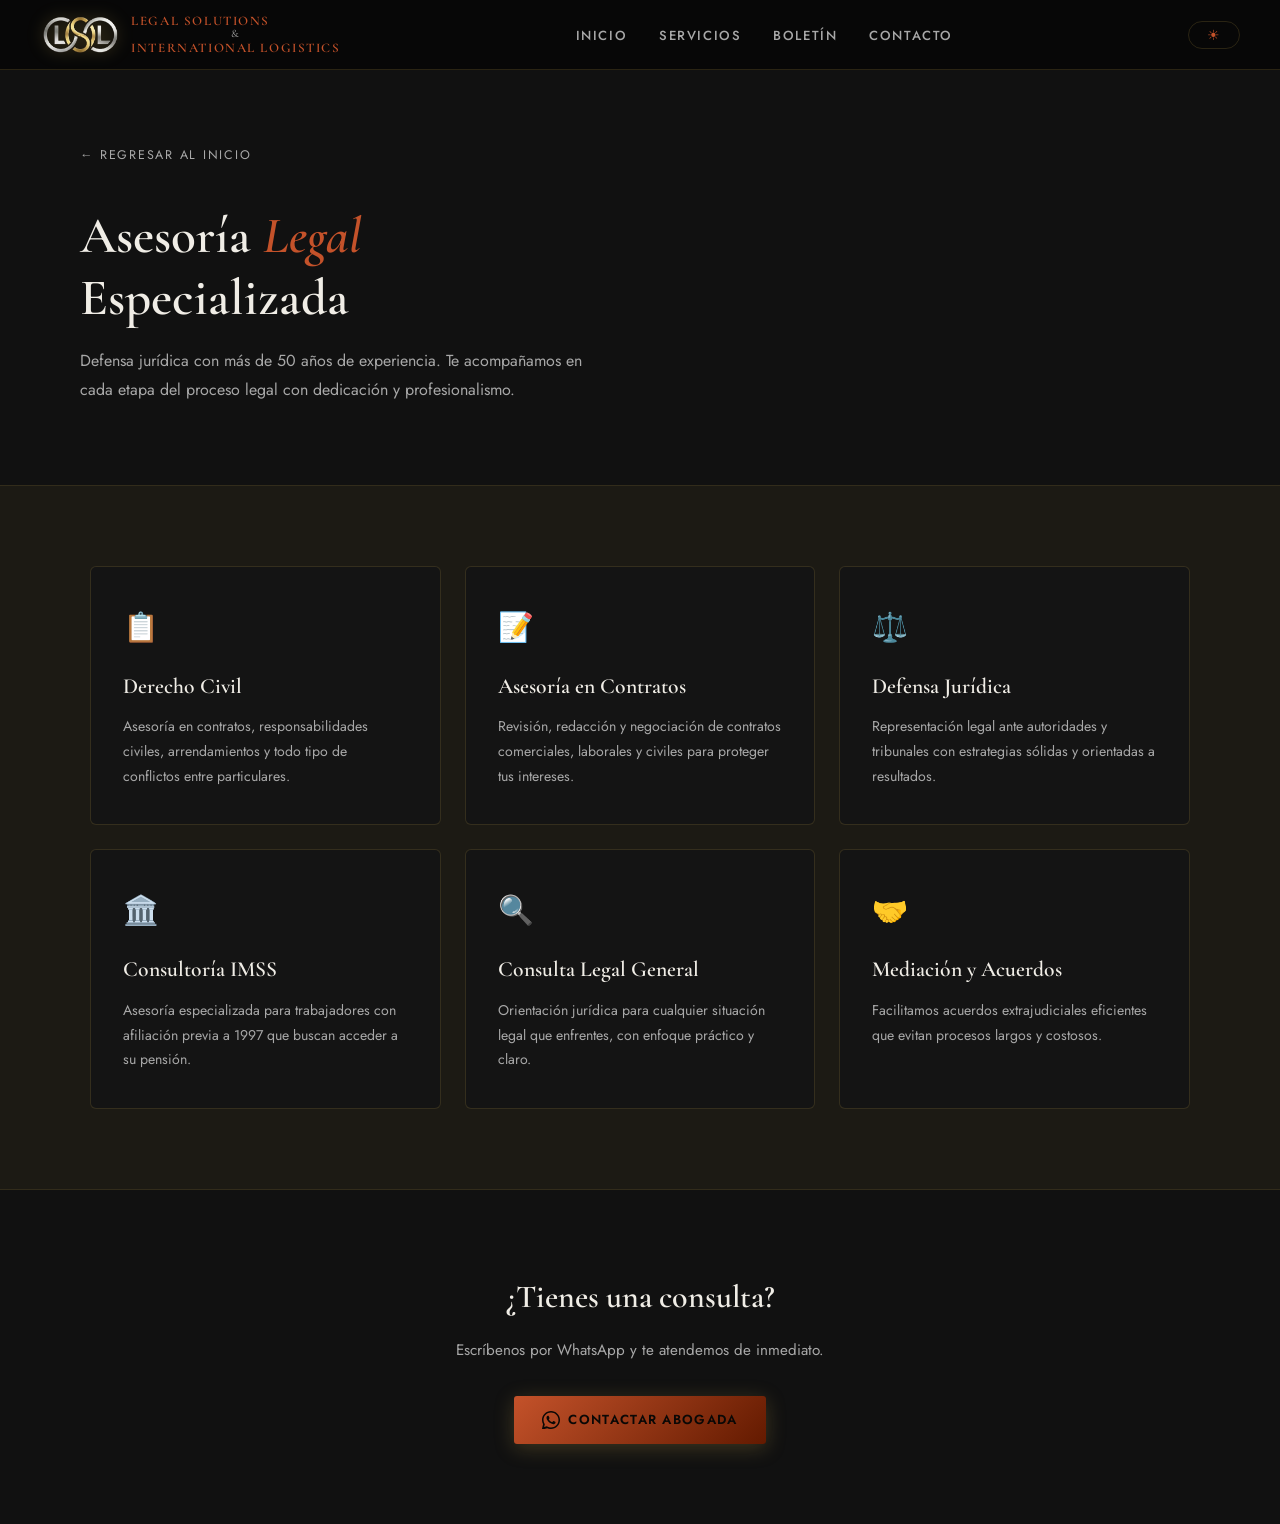
==== legal.html @ 27f594ee "a" ====
<!DOCTYPE html>
<html lang="es" data-theme="dark">
<head>
    <meta charset="UTF-8">
    <meta name="viewport" content="width=device-width, initial-scale=1.0">
    <title>Servicios Legales · Legal Solutions</title>
    <link rel="preconnect" href="https://fonts.googleapis.com">
    <link href="https://fonts.googleapis.com/css2?family=Cormorant+Garamond:ital,wght@0,400;0,500;0,600;0,700;1,400&family=Jost:wght@300;400;500;600&display=swap" rel="stylesheet">
    <link rel="stylesheet" href="style.css">
    <style>
        .legal-hero {
            padding: 140px 80px 80px;
            background: var(--bg-2);
            border-bottom: 1px solid var(--border);
        }
        .back-link {
            display: inline-flex;
            align-items: center;
            gap: 8px;
            font-size: 0.78rem;
            letter-spacing: 0.14em;
            text-transform: uppercase;
            color: var(--text-muted);
            text-decoration: none;
            margin-bottom: 40px;
            transition: color 0.2s;
        }
        .back-link:hover { color: var(--gold); }
        .legal-hero h1 {
            font-family: 'Cormorant Garamond', serif;
            font-size: clamp(2.4rem, 4vw, 3.4rem);
            font-weight: 600;
            color: var(--text);
            line-height: 1.2;
            max-width: 600px;
        }
        .legal-hero h1 em {
            font-style: italic;
            color: var(--gold);
        }
        .legal-hero p {
            color: var(--text-muted);
            font-size: 1rem;
            max-width: 520px;
            margin-top: 18px;
            line-height: 1.8;
        }
        .legal-services {
            padding: 80px;
            background: var(--bg);
        }
        .legal-grid {
            display: grid;
            grid-template-columns: repeat(auto-fit, minmax(280px, 1fr));
            gap: 24px;
            max-width: 1100px;
            margin: 0 auto;
        }
        .legal-item {
            background: var(--surface);
            border: 1px solid var(--border);
            border-radius: 6px;
            padding: 36px 32px;
            transition: all 0.35s;
        }
        .legal-item:hover {
            border-color: rgba(201,168,76,0.35);
            box-shadow: var(--shadow-gold);
            transform: translateY(-3px);
        }
        .legal-item-icon {
            font-size: 1.8rem;
            margin-bottom: 16px;
            display: block;
        }
        .legal-item h3 {
            font-family: 'Cormorant Garamond', serif;
            font-size: 1.35rem;
            font-weight: 600;
            color: var(--text);
            margin-bottom: 10px;
        }
        .legal-item p {
            color: var(--text-muted);
            font-size: 0.88rem;
            line-height: 1.75;
        }
        .legal-cta {
            padding: 80px;
            background: var(--bg-2);
            text-align: center;
            border-top: 1px solid var(--border);
        }
        .legal-cta h2 {
            font-family: 'Cormorant Garamond', serif;
            font-size: 2rem;
            font-weight: 600;
            color: var(--text);
            margin-bottom: 14px;
        }
        .legal-cta p {
            color: var(--text-muted);
            margin-bottom: 32px;
            font-size: 0.95rem;
        }
        @media (max-width: 768px) {
            .legal-hero { padding: 120px 24px 60px; }
            .legal-services { padding: 60px 24px; }
            .legal-cta { padding: 60px 24px; }
        }
    </style>
</head>
<body>

<nav class="navbar" id="navbar">
    <a href="index.html" class="nav-logo">
        <img src="./img/s-gold.png" alt="legal solutions" class="nav-logo-img">
        <span class="nav-brand">
            <span class="brand-main">Legal Solutions</span>
            <span class="brand-sep">&amp;</span>
            <span class="brand-main">International Logistics</span>
        </span>
    </a>
    <ul class="nav-links">
        <li><a href="index.html#inicio">Inicio</a></li>
        <li><a href="index.html#servicios">Servicios</a></li>
        <li><a href="index.html#boletin">Boletín</a></li>
        <li><a href="index.html#contacto">Contacto</a></li>
    </ul>
    <button class="theme-toggle" id="themeToggle" aria-label="Cambiar tema">
        <span class="theme-icon sun">☀︎</span>
        <span class="theme-icon moon">☽</span>
    </button>
    <button class="hamburger" id="hamburger" aria-label="Menú">
        <span></span><span></span><span></span>
    </button>
</nav>

<div class="legal-hero">
    <a href="index.html" class="back-link">← Regresar al inicio</a>
    <h1>Asesoría <em>Legal</em><br>Especializada</h1>
    <p>Defensa jurídica con más de 50 años de experiencia. Te acompañamos en cada etapa del proceso legal con dedicación y profesionalismo.</p>
</div>

<section class="legal-services">
    <div class="legal-grid">
        <div class="legal-item">
            <span class="legal-item-icon">📋</span>
            <h3>Derecho Civil</h3>
            <p>Asesoría en contratos, responsabilidades civiles, arrendamientos y todo tipo de conflictos entre particulares.</p>
        </div>
        <div class="legal-item">
            <span class="legal-item-icon">📝</span>
            <h3>Asesoría en Contratos</h3>
            <p>Revisión, redacción y negociación de contratos comerciales, laborales y civiles para proteger tus intereses.</p>
        </div>
        <div class="legal-item">
            <span class="legal-item-icon">⚖️</span>
            <h3>Defensa Jurídica</h3>
            <p>Representación legal ante autoridades y tribunales con estrategias sólidas y orientadas a resultados.</p>
        </div>
        <div class="legal-item">
            <span class="legal-item-icon">🏛️</span>
            <h3>Consultoría IMSS</h3>
            <p>Asesoría especializada para trabajadores con afiliación previa a 1997 que buscan acceder a su pensión.</p>
        </div>
        <div class="legal-item">
            <span class="legal-item-icon">🔍</span>
            <h3>Consulta Legal General</h3>
            <p>Orientación jurídica para cualquier situación legal que enfrentes, con enfoque práctico y claro.</p>
        </div>
        <div class="legal-item">
            <span class="legal-item-icon">🤝</span>
            <h3>Mediación y Acuerdos</h3>
            <p>Facilitamos acuerdos extrajudiciales eficientes que evitan procesos largos y costosos.</p>
        </div>
    </div>
</section>

<section class="legal-cta">
    <h2>¿Tienes una consulta?</h2>
    <p>Escríbenos por WhatsApp y te atendemos de inmediato.</p>
    <a href="https://wa.me/5567853672" class="btn-gold" target="_blank">
        <svg viewBox="0 0 24 24" fill="currentColor" width="18" height="18"><path d="M17.472 14.382c-.297-.149-1.758-.867-2.03-.967-.273-.099-.471-.148-.67.15-.197.297-.767.966-.94 1.164-.173.199-.347.223-.644.075-.297-.15-1.255-.463-2.39-1.475-.883-.788-1.48-1.761-1.653-2.059-.173-.297-.018-.458.13-.606.134-.133.298-.347.446-.52.149-.174.198-.298.298-.497.099-.198.05-.371-.025-.52-.075-.149-.669-1.612-.916-2.207-.242-.579-.487-.5-.669-.51-.173-.008-.371-.01-.57-.01-.198 0-.52.074-.792.372-.272.297-1.04 1.016-1.04 2.479 0 1.462 1.065 2.875 1.213 3.074.149.198 2.096 3.2 5.077 4.487.709.306 1.262.489 1.694.625.712.227 1.36.195 1.871.118.571-.085 1.758-.719 2.006-1.413.248-.694.248-1.289.173-1.413-.074-.124-.272-.198-.57-.347z"/><path d="M12 0C5.373 0 0 5.373 0 12c0 2.054.522 4.01 1.442 5.727L.073 23.27a1 1 0 0 0 1.225 1.225l5.572-1.366A11.943 11.943 0 0 0 12 24c6.627 0 12-5.373 12-12S18.627 0 12 0zm0 22a9.94 9.94 0 0 1-5.073-1.389l-.361-.214-3.748.919.939-3.72-.234-.375A9.953 9.953 0 0 1 2 12C2 6.477 6.477 2 12 2s10 4.477 10 10-4.477 10-10 10z"/></svg>
        Contactar Abogada
    </a>
</section>

<script src="main.js"></script>
</body>
</html>
---- style.css ----
/* ===========================
   TOKENS & RESET
=========================== */
:root {
    --gold: #C4522A;
    --gold-light: #d16842;
    --gold-dark: #631a00;

    --bg: #1C1A14;
    --bg-2: #111111;
    --bg-3: #1A1A1A;
    --surface: #141414;
    --surface-2: #1E1E1E;
    --border: rgba(201,168,76,0.18);

    --text: #F0EDE6;
    --text-muted: #a8a8a8;
    --text-dim: #555;

    --nav-bg: rgba(8,8,8,0.92);
    --shadow-gold: 0 0 40px rgba(201,168,76,0.12);
    --transition: 0.35s cubic-bezier(0.4, 0, 0.2, 1);
}

[data-theme="light"] {
    --bg: #eedebd;
    --bg-2: #d4bf8c;
    --bg-3: #E4DFD4;
    --surface: #f5f5f5;
    --surface-2: #ffcf70;
    --border: rgba(139,105,20,0.2);

    --text: #1A1408;
    --text-muted: #6B6040;
    --text-dim: #A09070;

    --nav-bg: rgba(247,244,238,0.94);
    --shadow-gold: 0 0 40px rgba(139,105,20,0.10);
}

*, *::before, *::after { box-sizing: border-box; margin: 0; padding: 0; }

html { scroll-behavior: smooth; }

body {
    font-family: 'Jost', sans-serif;
    background: var(--bg);
    color: var(--text);
    line-height: 1.7;
    overflow-x: hidden;
    transition: background var(--transition), color var(--transition);
}

/* ===========================
   NAVBAR
=========================== */
.navbar {
    position: fixed;
    top: 0; left: 0; right: 0;
    z-index: 100;
    display: flex;
    align-items: center;
    padding: 0 40px;
    height: 70px;
    background: rgba(8, 8, 8, 0.95) !important;
    backdrop-filter: blur(16px);
    border-bottom: 1px solid var(--border);
    transition: background var(--transition);
}

.nav-logo {
    display: flex;
    align-items: center;
    gap: 12px;
    text-decoration: none;
    flex-shrink: 0;
}

.nav-logo-img {
    height: 42px;
    width: auto;
    filter: drop-shadow(0 0 8px rgba(201,168,76,0.35));
}

.nav-brand {
    display: flex;
    flex-direction: column;
    line-height: 1.1;
}

.brand-main {
    font-family: 'Cormorant Garamond', serif;
    font-size: 0.82rem;
    font-weight: 600;
    color: var(--gold);
    letter-spacing: 0.12em;
    text-transform: uppercase;
}

.brand-sep {
    font-family: 'Cormorant Garamond', serif;
    font-size: 0.7rem;
    color: var(--text-muted);
    text-align: center;
    letter-spacing: 0.2em;
}

.nav-links {
    list-style: none;
    display: flex;
    gap: 32px;
    margin: 0 auto;
}

.nav-links a {
    text-decoration: none;
    color: var(--text-muted);
    font-size: 0.82rem;
    font-weight: 500;
    letter-spacing: 0.12em;
    text-transform: uppercase;
    transition: color 0.2s;
    position: relative;
}

.nav-links a::after {
    content: '';
    position: absolute;
    bottom: -3px; left: 0;
    width: 0; height: 1px;
    background: var(--gold);
    transition: width 0.25s;
}

.nav-links a:hover { color: var(--gold); }
.nav-links a:hover::after { width: 100%; }

.theme-toggle {
    background: none;
    border: 1px solid var(--border);
    border-radius: 20px;
    width: 52px; height: 28px;
    display: flex;
    align-items: center;
    justify-content: center;
    cursor: pointer;
    position: relative;
    overflow: hidden;
    transition: border-color 0.2s;
    flex-shrink: 0;
}

.theme-toggle:hover { border-color: var(--gold); }

.theme-icon {
    position: absolute;
    font-size: 14px;
    transition: transform 0.4s, opacity 0.3s;
}

.theme-icon.sun { color: var(--gold); }
.theme-icon.moon { color: var(--text-muted); }

[data-theme="dark"] .sun { opacity: 1; transform: translateY(0); }
[data-theme="dark"] .moon { opacity: 0; transform: translateY(20px); }
[data-theme="light"] .sun { opacity: 0; transform: translateY(-20px); }
[data-theme="light"] .moon { opacity: 1; transform: translateY(0); }

.hamburger {
    display: none;
    flex-direction: column;
    gap: 5px;
    background: none;
    border: none;
    cursor: pointer;
    padding: 4px;
    margin-left: 16px;
}

.hamburger span {
    display: block;
    width: 22px;
    height: 1.5px;
    background: var(--text);
    transition: all 0.3s;
}

/* ===========================
   HERO
=========================== */
.hero {
    min-height: 100vh;
    display: grid;
    grid-template-columns: 1fr 1fr;
    align-items: center;
    padding: 100px 80px 60px;
    position: relative;
    overflow: hidden;
    gap: 60px;
}

.hero-bg {
    position: absolute;
    inset: 0;
    background:
        radial-gradient(ellipse 60% 50% at 70% 50%, rgba(201,168,76,0.07) 0%, transparent 70%),
        radial-gradient(ellipse 40% 60% at 10% 80%, rgba(201,168,76,0.04) 0%, transparent 60%);
    pointer-events: none;
}

.hero-bg::before {
    content: '';
    position: absolute;
    top: -1px; left: 0; right: 0;
    height: 1px;
    background: linear-gradient(90deg, transparent, var(--gold), transparent);
    opacity: 0.3;
}

.hero-content {
    position: relative;
    z-index: 1;
}

.hero-badge {
    display: inline-block;
    padding: 6px 16px;
    border: 1px solid var(--border);
    border-radius: 20px;
    font-size: 0.72rem;
    font-weight: 500;
    letter-spacing: 0.18em;
    text-transform: uppercase;
    color: var(--gold);
    margin-bottom: 32px;
    background: rgba(201,168,76,0.06);
}

.hero-title {
    font-family: 'Cormorant Garamond', serif;
    font-size: clamp(2.4rem, 4.5vw, 3.8rem);
    font-weight: 600;
    line-height: 1.15;
    margin-bottom: 24px;
    color: var(--text);
}

.hero-title .line {
    display: block;
    opacity: 0;
    transform: translateY(24px);
    animation: fadeUp 0.8s forwards;
}

.hero-title .line:nth-child(1) { animation-delay: 0.1s; }
.hero-title .line:nth-child(2) { animation-delay: 0.25s; }
.hero-title .line:nth-child(3) { animation-delay: 0.4s; }

.hero-title .italic {
    font-style: italic;
    color: var(--gold);
}

.hero-sub {
    font-size: 1rem;
    color: var(--text-muted);
    max-width: 480px;
    margin-bottom: 40px;
    line-height: 1.8;
    opacity: 0;
    animation: fadeUp 0.8s 0.55s forwards;
}

.hero-ctas {
    display: flex;
    gap: 16px;
    flex-wrap: wrap;
    opacity: 0;
    animation: fadeUp 0.8s 0.7s forwards;
}

.hero-logo-wrap {
    display: flex;
    align-items: center;
    justify-content: center;
    position: relative;
    z-index: 1;
    opacity: 0;
    animation: fadeIn 1.2s 0.5s forwards;
}

.hero-logo {
    width: min(420px, 90%);
    height: auto;
    filter: drop-shadow(0 0 60px rgba(201,168,76,0.25)) drop-shadow(0 0 20px rgba(201,168,76,0.15));
}

.hero-scroll {
    position: absolute;
    bottom: 36px;
    left: 80px;
    display: flex;
    flex-direction: column;
    align-items: center;
    gap: 10px;
    opacity: 0;
    animation: fadeIn 1s 1.2s forwards;
}

.hero-scroll span {
    font-size: 0.65rem;
    letter-spacing: 0.2em;
    text-transform: uppercase;
    color: var(--text-dim);
    writing-mode: vertical-rl;
}

.scroll-line {
    width: 1px;
    height: 50px;
    background: linear-gradient(to bottom, var(--gold), transparent);
    animation: scrollPulse 2s ease-in-out infinite;
}

/* ===========================
   BUTTONS
=========================== */
.btn-gold {
    display: inline-flex;
    align-items: center;
    gap: 8px;
    padding: 13px 28px;
    background: linear-gradient(135deg, var(--gold), var(--gold-dark));
    color: #0A0806;
    text-decoration: none;
    font-size: 0.82rem;
    font-weight: 600;
    letter-spacing: 0.1em;
    text-transform: uppercase;
    border-radius: 3px;
    transition: all 0.3s;
    border: none;
    cursor: pointer;
    box-shadow: 0 4px 20px rgba(201,168,76,0.25);
}

.btn-gold:hover {
    background: linear-gradient(135deg, var(--gold-light), var(--gold));
    box-shadow: 0 6px 28px rgba(201,168,76,0.4);
    transform: translateY(-1px);
}

.btn-ghost {
    display: inline-flex;
    align-items: center;
    gap: 8px;
    padding: 13px 28px;
    background: transparent;
    color: var(--text);
    text-decoration: none;
    font-size: 0.82rem;
    font-weight: 500;
    letter-spacing: 0.1em;
    text-transform: uppercase;
    border-radius: 3px;
    border: 1px solid var(--border);
    transition: all 0.3s;
}

.btn-ghost:hover {
    border-color: var(--gold);
    color: var(--gold);
    background: rgba(201,168,76,0.06);
}

/* ===========================
   SERVICES
=========================== */
.services {
    padding: 100px 80px;
    background: var(--bg-2);
    position: relative;
}

.services::before {
    content: '';
    position: absolute;
    top: 0; left: 0; right: 0;
    height: 1px;
    background: linear-gradient(90deg, transparent, var(--border), transparent);
}

.section-header {
    text-align: center;
    margin-bottom: 64px;
}

.section-tag {
    display: inline-block;
    font-size: 0.7rem;
    letter-spacing: 0.25em;
    text-transform: uppercase;
    color: var(--gold);
    margin-bottom: 14px;
    font-weight: 500;
}

.section-title {
    font-family: 'Cormorant Garamond', serif;
    font-size: clamp(2rem, 3.5vw, 2.8rem);
    font-weight: 600;
    color: var(--text);
    line-height: 1.2;
}

.services-grid {
    display: grid;
    grid-template-columns: 1fr 1fr;
    gap: 28px;
    max-width: 960px;
    margin: 0 auto;
}

.service-card {
    background: var(--surface);
    border: 1px solid var(--border);
    border-radius: 6px;
    padding: 44px 40px;
    transition: all 0.4s;
    position: relative;
    overflow: hidden;
    opacity: 0;
    transform: translateY(30px);
}

.service-card.visible {
    opacity: 1;
    transform: translateY(0);
}

.service-card::before {
    content: '';
    position: absolute;
    top: 0; left: 0; right: 0;
    height: 2px;
    background: linear-gradient(90deg, transparent, var(--gold), transparent);
    opacity: 0;
    transition: opacity 0.4s;
}

.service-card:hover::before { opacity: 1; }
.service-card:hover {
    border-color: rgba(201,168,76,0.35);
    box-shadow: var(--shadow-gold);
    transform: translateY(-4px);
}

.service-card.featured {
    border-color: rgba(201,168,76,0.3);
}

.service-card.featured::before { opacity: 0.6; }

.service-icon {
    font-size: 2.2rem;
    margin-bottom: 20px;
    display: block;
}

.service-card h3 {
    font-family: 'Cormorant Garamond', serif;
    font-size: 1.65rem;
    font-weight: 600;
    color: var(--text);
    margin-bottom: 14px;
}

.service-card p {
    color: var(--text-muted);
    font-size: 0.93rem;
    margin-bottom: 24px;
    line-height: 1.75;
}

.service-list {
    list-style: none;
    margin-bottom: 28px;
    display: flex;
    flex-direction: column;
    gap: 8px;
}

.service-list li {
    font-size: 0.85rem;
    color: var(--text-muted);
    padding-left: 16px;
    position: relative;
}

.service-list li::before {
    content: '—';
    position: absolute;
    left: 0;
    color: var(--gold);
    font-size: 0.75rem;
}

.service-link {
    display: inline-flex;
    align-items: center;
    gap: 6px;
    font-size: 0.8rem;
    font-weight: 600;
    letter-spacing: 0.1em;
    text-transform: uppercase;
    color: var(--gold);
    text-decoration: none;
    transition: gap 0.2s;
}

.service-link:hover { gap: 10px; }

/* ===========================
   BOLETIN
=========================== */
.boletin {
    padding: 100px 80px;
    background: var(--bg);
    position: relative;
}

.boletin::before {
    content: '';
    position: absolute;
    inset: 0;
    background: radial-gradient(ellipse 70% 60% at 50% 50%, rgba(201,168,76,0.05) 0%, transparent 70%);
    pointer-events: none;
}

.boletin-inner {
    max-width: 780px;
    margin: 0 auto;
    text-align: center;
    position: relative;
}

.boletin-label {
    display: inline-block;
    padding: 7px 18px;
    border: 1px solid var(--border);
    border-radius: 20px;
    font-size: 0.72rem;
    letter-spacing: 0.16em;
    text-transform: uppercase;
    color: var(--gold);
    margin-bottom: 28px;
    background: rgba(201,168,76,0.06);
}

.boletin-title {
    font-family: 'Cormorant Garamond', serif;
    font-size: clamp(1.8rem, 3.5vw, 2.6rem);
    font-weight: 600;
    color: var(--text);
    line-height: 1.25;
    margin-bottom: 20px;
}

.boletin-text {
    color: var(--text-muted);
    font-size: 1rem;
    line-height: 1.8;
    margin-bottom: 48px;
    max-width: 620px;
    margin-left: auto;
    margin-right: auto;
}

.boletin-highlights {
    display: flex;
    justify-content: center;
    gap: 48px;
    margin-bottom: 48px;
    padding: 28px 0;
    border-top: 1px solid var(--border);
    border-bottom: 1px solid var(--border);
}

.highlight {
    display: flex;
    flex-direction: column;
    align-items: center;
    gap: 4px;
}

.h-num {
    font-family: 'Cormorant Garamond', serif;
    font-size: 2rem;
    font-weight: 700;
    color: var(--gold);
    line-height: 1;
}

.h-label {
    font-size: 0.72rem;
    color: var(--text-muted);
    letter-spacing: 0.08em;
    text-transform: uppercase;
}

/* ===========================
   FOOTER
=========================== */
.footer {
    background: var(--bg-2);
    border-top: 1px solid var(--border);
}

.footer-top {
    display: grid;
    grid-template-columns: 1.5fr 1fr 1fr;
    gap: 60px;
    padding: 70px 80px;
}

.footer-logo {
    height: 70px;
    width: auto;
    margin-bottom: 16px;
    display: block;
    filter: drop-shadow(0 0 10px rgba(201,168,76,0.2));
}

.footer-tagline {
    font-size: 0.88rem;
    color: var(--text-muted);
    line-height: 1.7;
    max-width: 260px;
}

.footer h4 {
    font-family: 'Cormorant Garamond', serif;
    font-size: 1.1rem;
    font-weight: 600;
    color: var(--gold);
    margin-bottom: 18px;
    letter-spacing: 0.04em;
}

.contact-item {
    display: flex;
    align-items: center;
    gap: 10px;
    color: var(--text-muted);
    text-decoration: none;
    font-size: 0.88rem;
    padding: 6px 0;
    transition: color 0.2s;
    border-bottom: 1px solid transparent;
}

.contact-item:hover { color: var(--gold); }

.contact-icon { font-size: 1rem; }

.footer-address p {
    color: var(--text-muted);
    font-size: 0.88rem;
    line-height: 1.8;
}

.footer-map {
    padding: 0 80px 40px;
}

.footer-map iframe {
    border-radius: 6px;
    border: 1px solid var(--border) !important;
    width: 100%;
    height: 300px;
    display: block;
    filter: grayscale(30%);
    transition: filter 0.3s;
}

.footer-map iframe:hover { filter: grayscale(0%); }

.footer-bottom {
    padding: 22px 80px;
    border-top: 1px solid var(--border);
    text-align: center;
    font-size: 0.75rem;
    color: var(--text-dim);
    letter-spacing: 0.06em;
}

/* ===========================
   ANIMATIONS
=========================== */
@keyframes fadeUp {
    to { opacity: 1; transform: translateY(0); }
}

@keyframes fadeIn {
    to { opacity: 1; }
}

@keyframes scrollPulse {
    0%, 100% { opacity: 0.3; transform: scaleY(0.8); }
    50% { opacity: 1; transform: scaleY(1); }
}

/* ===========================
   RESPONSIVE
=========================== */
@media (max-width: 1024px) {
    .hero {
        grid-template-columns: 1fr;
        text-align: center;
        padding: 120px 40px 60px;
        gap: 40px;
    }
    .hero-sub { margin: 0 auto 40px; }
    .hero-ctas { justify-content: center; }
    .hero-scroll { left: 40px; }
    .hero-logo { width: min(320px, 80%); }
    .services { padding: 80px 40px; }
    .services-grid { grid-template-columns: 1fr; max-width: 520px; }
    .boletin { padding: 80px 40px; }
    .footer-top { grid-template-columns: 1fr 1fr; padding: 60px 40px; }
    .footer-brand { grid-column: 1/-1; }
    .footer-map { padding: 0 40px 40px; }
    .footer-bottom { padding: 22px 40px; }
}

@media (max-width: 768px) {
    .navbar { padding: 0 20px; }
    .nav-links { display: none; flex-direction: column; position: absolute; top: 70px; left: 0; right: 0; background: var(--nav-bg); backdrop-filter: blur(16px); padding: 20px; border-bottom: 1px solid var(--border); gap: 4px; }
    .nav-links.open { display: flex; }
    .hamburger { display: flex; }
    .hero { padding: 100px 24px 60px; }
    .hero-scroll { display: none; }
    .services { padding: 60px 24px; }
    .boletin { padding: 60px 24px; }
    .boletin-highlights { gap: 24px; flex-wrap: wrap; }
    .footer-top { grid-template-columns: 1fr; padding: 50px 24px; gap: 40px; }
    .footer-brand { grid-column: 1; }
    .footer-map { padding: 0 24px 30px; }
    .footer-bottom { padding: 20px 24px; }
    .nav-brand { display: none; }
}
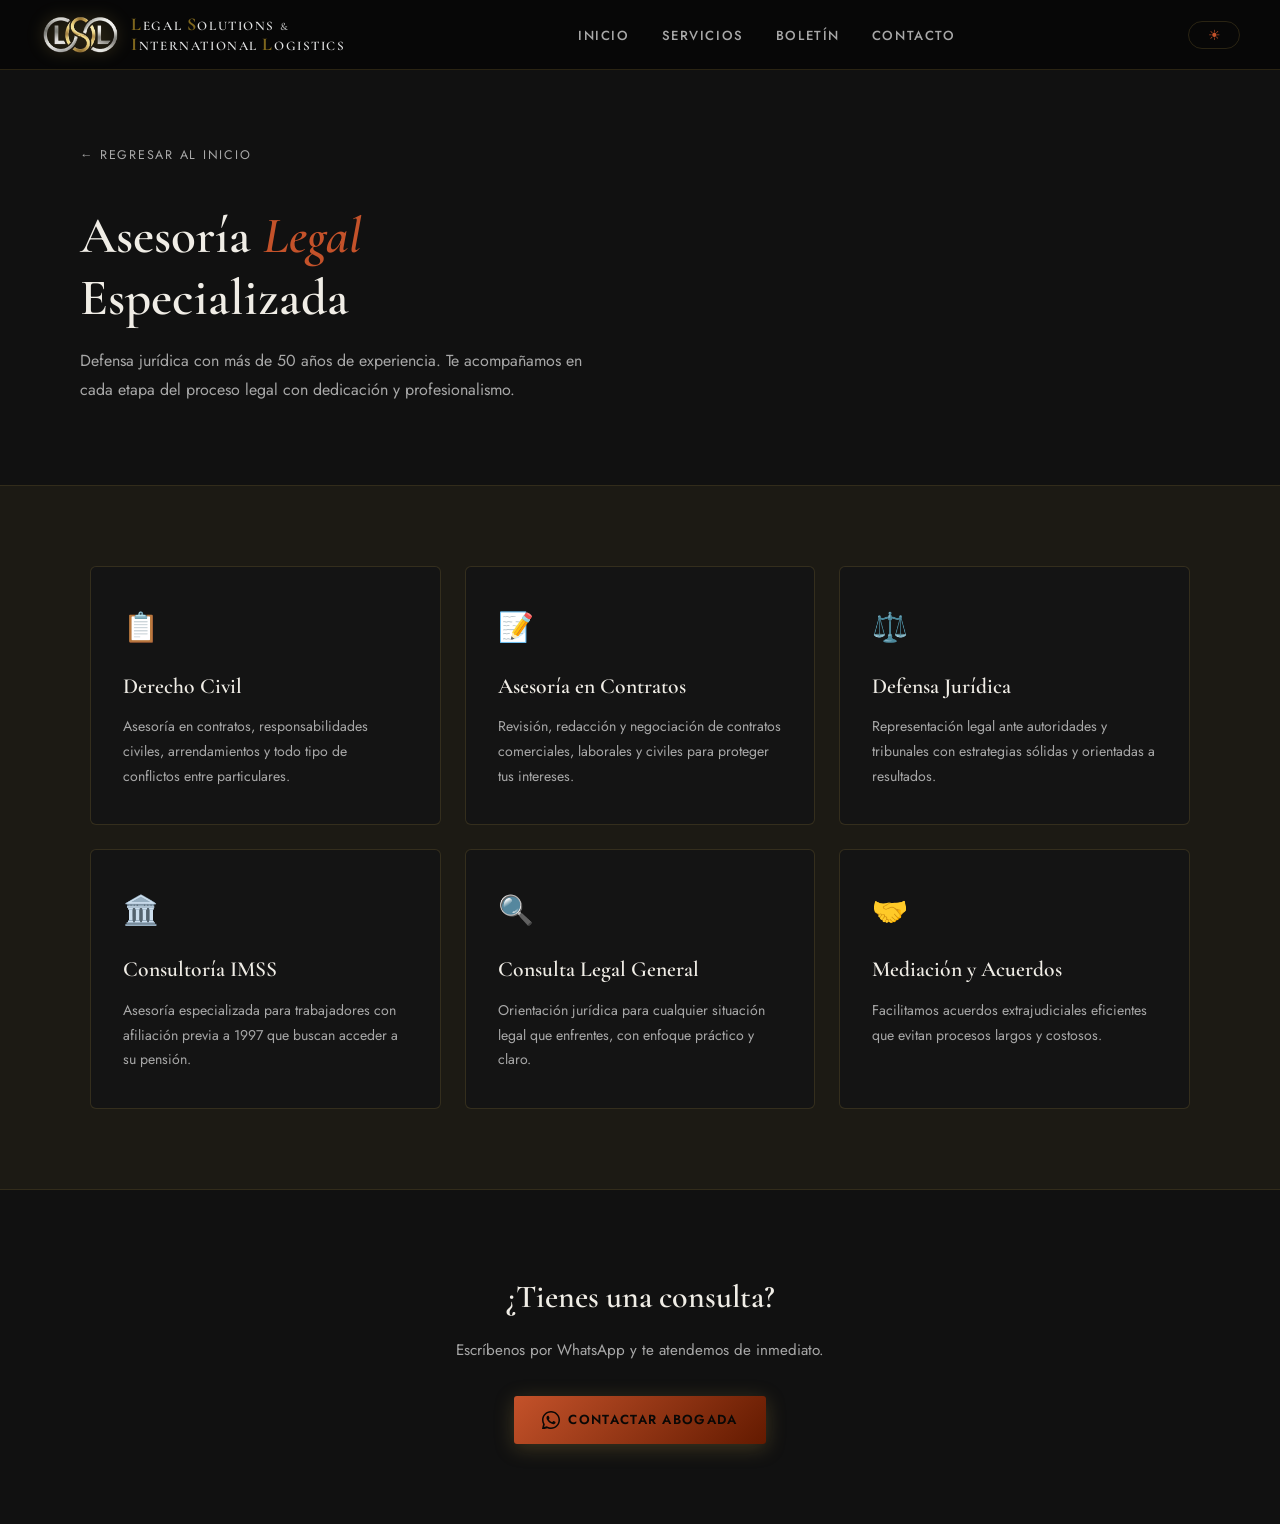
==== commit 242d1137: "a" ====
--- a/legal.html
+++ b/legal.html
@@ -112,20 +112,20 @@
 </head>
 <body>
 
+<!-- NAVBAR -->
 <nav class="navbar" id="navbar">
     <a href="index.html" class="nav-logo">
         <img src="./img/s-gold.png" alt="legal solutions" class="nav-logo-img">
         <span class="nav-brand">
-            <span class="brand-main">Legal Solutions</span>
-            <span class="brand-sep">&amp;</span>
-            <span class="brand-main">International Logistics</span>
+            <span class="brand-main"><span class="mayus">L</span>egal <span class="mayus">S</span>olutions <span class="brand-sep">&amp;</span></span>
+            <span class="brand-main"><span class="mayus">I</span>nternational <span class="mayus">L</span>ogistics</span>
         </span>
     </a>
     <ul class="nav-links">
-        <li><a href="index.html#inicio">Inicio</a></li>
-        <li><a href="index.html#servicios">Servicios</a></li>
-        <li><a href="index.html#boletin">Boletín</a></li>
-        <li><a href="index.html#contacto">Contacto</a></li>
+        <li><a href="#inicio">Inicio</a></li>
+        <li><a href="#servicios">Servicios</a></li>
+        <li><a href="#boletin">Boletín</a></li>
+        <li><a href="#contacto">Contacto</a></li>
     </ul>
     <button class="theme-toggle" id="themeToggle" aria-label="Cambiar tema">
         <span class="theme-icon sun">☀︎</span>
--- a/style.css
+++ b/style.css
@@ -11,36 +11,42 @@
     --bg-3: #1A1A1A;
     --surface: #141414;
     --surface-2: #1E1E1E;
-    --border: rgba(201,168,76,0.18);
+    --border: rgba(201, 168, 76, 0.18);
 
     --text: #F0EDE6;
     --text-muted: #a8a8a8;
     --text-dim: #555;
 
-    --nav-bg: rgba(8,8,8,0.92);
-    --shadow-gold: 0 0 40px rgba(201,168,76,0.12);
+    --nav-bg: rgba(8, 8, 8, 0.92);
+    --shadow-gold: 0 0 40px rgba(201, 168, 76, 0.12);
     --transition: 0.35s cubic-bezier(0.4, 0, 0.2, 1);
 }
 
 [data-theme="light"] {
-    --bg: #eedebd;
-    --bg-2: #d4bf8c;
-    --bg-3: #E4DFD4;
-    --surface: #f5f5f5;
-    --surface-2: #ffcf70;
-    --border: rgba(139,105,20,0.2);
-
-    --text: #1A1408;
-    --text-muted: #6B6040;
-    --text-dim: #A09070;
-
-    --nav-bg: rgba(247,244,238,0.94);
-    --shadow-gold: 0 0 40px rgba(139,105,20,0.10);
-}
-
-*, *::before, *::after { box-sizing: border-box; margin: 0; padding: 0; }
-
-html { scroll-behavior: smooth; }
+    --bg: #F6F1E8;
+    --bg-2: #EFE6D8;
+    --bg-3: #E7DCCD;
+    --surface: #FFFDFC;
+    --surface-2: #F4E7D7;
+    --border: rgba(196, 82, 42, 0.12);
+    --text: #2B2118;
+    --text-muted: #7A6857;
+    --text-dim: #B29B87;
+    --nav-bg: rgba(250, 246, 240, 0.92);
+    --shadow-gold: 0 0 40px rgba(196, 82, 42, 0.08);
+}
+
+*,
+*::before,
+*::after {
+    box-sizing: border-box;
+    margin: 0;
+    padding: 0;
+}
+
+html {
+    scroll-behavior: smooth;
+}
 
 body {
     font-family: 'Jost', sans-serif;
@@ -56,7 +62,9 @@
 =========================== */
 .navbar {
     position: fixed;
-    top: 0; left: 0; right: 0;
+    top: 0;
+    left: 0;
+    right: 0;
     z-index: 100;
     display: flex;
     align-items: center;
@@ -79,7 +87,7 @@
 .nav-logo-img {
     height: 42px;
     width: auto;
-    filter: drop-shadow(0 0 8px rgba(201,168,76,0.35));
+    filter: drop-shadow(0 0 8px rgba(201, 168, 76, 0.35));
 }
 
 .nav-brand {
@@ -92,7 +100,7 @@
     font-family: 'Cormorant Garamond', serif;
     font-size: 0.82rem;
     font-weight: 600;
-    color: var(--gold);
+    color: #e3e4e5;
     letter-spacing: 0.12em;
     text-transform: uppercase;
 }
@@ -126,20 +134,28 @@
 .nav-links a::after {
     content: '';
     position: absolute;
-    bottom: -3px; left: 0;
-    width: 0; height: 1px;
+    bottom: -3px;
+    left: 0;
+    width: 0;
+    height: 1px;
     background: var(--gold);
     transition: width 0.25s;
 }
 
-.nav-links a:hover { color: var(--gold); }
-.nav-links a:hover::after { width: 100%; }
+.nav-links a:hover {
+    color: var(--gold);
+}
+
+.nav-links a:hover::after {
+    width: 100%;
+}
 
 .theme-toggle {
     background: none;
     border: 1px solid var(--border);
     border-radius: 20px;
-    width: 52px; height: 28px;
+    width: 52px;
+    height: 28px;
     display: flex;
     align-items: center;
     justify-content: center;
@@ -150,7 +166,9 @@
     flex-shrink: 0;
 }
 
-.theme-toggle:hover { border-color: var(--gold); }
+.theme-toggle:hover {
+    border-color: var(--gold);
+}
 
 .theme-icon {
     position: absolute;
@@ -158,13 +176,33 @@
     transition: transform 0.4s, opacity 0.3s;
 }
 
-.theme-icon.sun { color: var(--gold); }
-.theme-icon.moon { color: var(--text-muted); }
-
-[data-theme="dark"] .sun { opacity: 1; transform: translateY(0); }
-[data-theme="dark"] .moon { opacity: 0; transform: translateY(20px); }
-[data-theme="light"] .sun { opacity: 0; transform: translateY(-20px); }
-[data-theme="light"] .moon { opacity: 1; transform: translateY(0); }
+.theme-icon.sun {
+    color: var(--gold);
+}
+
+.theme-icon.moon {
+    color: var(--text-muted);
+}
+
+[data-theme="dark"] .sun {
+    opacity: 1;
+    transform: translateY(0);
+}
+
+[data-theme="dark"] .moon {
+    opacity: 0;
+    transform: translateY(20px);
+}
+
+[data-theme="light"] .sun {
+    opacity: 0;
+    transform: translateY(-20px);
+}
+
+[data-theme="light"] .moon {
+    opacity: 1;
+    transform: translateY(0);
+}
 
 .hamburger {
     display: none;
@@ -203,15 +241,17 @@
     position: absolute;
     inset: 0;
     background:
-        radial-gradient(ellipse 60% 50% at 70% 50%, rgba(201,168,76,0.07) 0%, transparent 70%),
-        radial-gradient(ellipse 40% 60% at 10% 80%, rgba(201,168,76,0.04) 0%, transparent 60%);
+        radial-gradient(ellipse 60% 50% at 70% 50%, rgba(201, 168, 76, 0.07) 0%, transparent 70%),
+        radial-gradient(ellipse 40% 60% at 10% 80%, rgba(201, 168, 76, 0.04) 0%, transparent 60%);
     pointer-events: none;
 }
 
 .hero-bg::before {
     content: '';
     position: absolute;
-    top: -1px; left: 0; right: 0;
+    top: -1px;
+    left: 0;
+    right: 0;
     height: 1px;
     background: linear-gradient(90deg, transparent, var(--gold), transparent);
     opacity: 0.3;
@@ -233,7 +273,7 @@
     text-transform: uppercase;
     color: var(--gold);
     margin-bottom: 32px;
-    background: rgba(201,168,76,0.06);
+    background: rgba(201, 168, 76, 0.06);
 }
 
 .hero-title {
@@ -252,9 +292,17 @@
     animation: fadeUp 0.8s forwards;
 }
 
-.hero-title .line:nth-child(1) { animation-delay: 0.1s; }
-.hero-title .line:nth-child(2) { animation-delay: 0.25s; }
-.hero-title .line:nth-child(3) { animation-delay: 0.4s; }
+.hero-title .line:nth-child(1) {
+    animation-delay: 0.1s;
+}
+
+.hero-title .line:nth-child(2) {
+    animation-delay: 0.25s;
+}
+
+.hero-title .line:nth-child(3) {
+    animation-delay: 0.4s;
+}
 
 .hero-title .italic {
     font-style: italic;
@@ -292,7 +340,7 @@
 .hero-logo {
     width: min(420px, 90%);
     height: auto;
-    filter: drop-shadow(0 0 60px rgba(201,168,76,0.25)) drop-shadow(0 0 20px rgba(201,168,76,0.15));
+    filter: drop-shadow(0 0 60px rgba(201, 168, 76, 0.25)) drop-shadow(0 0 20px rgba(201, 168, 76, 0.15));
 }
 
 .hero-scroll {
@@ -341,12 +389,12 @@
     transition: all 0.3s;
     border: none;
     cursor: pointer;
-    box-shadow: 0 4px 20px rgba(201,168,76,0.25);
+    box-shadow: 0 4px 20px rgba(201, 168, 76, 0.25);
 }
 
 .btn-gold:hover {
     background: linear-gradient(135deg, var(--gold-light), var(--gold));
-    box-shadow: 0 6px 28px rgba(201,168,76,0.4);
+    box-shadow: 0 6px 28px rgba(201, 168, 76, 0.4);
     transform: translateY(-1px);
 }
 
@@ -370,7 +418,7 @@
 .btn-ghost:hover {
     border-color: var(--gold);
     color: var(--gold);
-    background: rgba(201,168,76,0.06);
+    background: rgba(201, 168, 76, 0.06);
 }
 
 /* ===========================
@@ -385,7 +433,9 @@
 .services::before {
     content: '';
     position: absolute;
-    top: 0; left: 0; right: 0;
+    top: 0;
+    left: 0;
+    right: 0;
     height: 1px;
     background: linear-gradient(90deg, transparent, var(--border), transparent);
 }
@@ -441,25 +491,32 @@
 .service-card::before {
     content: '';
     position: absolute;
-    top: 0; left: 0; right: 0;
+    top: 0;
+    left: 0;
+    right: 0;
     height: 2px;
     background: linear-gradient(90deg, transparent, var(--gold), transparent);
     opacity: 0;
     transition: opacity 0.4s;
 }
 
-.service-card:hover::before { opacity: 1; }
+.service-card:hover::before {
+    opacity: 1;
+}
+
 .service-card:hover {
-    border-color: rgba(201,168,76,0.35);
+    border-color: rgba(201, 168, 76, 0.35);
     box-shadow: var(--shadow-gold);
     transform: translateY(-4px);
 }
 
 .service-card.featured {
-    border-color: rgba(201,168,76,0.3);
-}
-
-.service-card.featured::before { opacity: 0.6; }
+    border-color: rgba(201, 168, 76, 0.3);
+}
+
+.service-card.featured::before {
+    opacity: 0.6;
+}
 
 .service-icon {
     font-size: 2.2rem;
@@ -518,7 +575,9 @@
     transition: gap 0.2s;
 }
 
-.service-link:hover { gap: 10px; }
+.service-link:hover {
+    gap: 10px;
+}
 
 /* ===========================
    BOLETIN
@@ -533,7 +592,7 @@
     content: '';
     position: absolute;
     inset: 0;
-    background: radial-gradient(ellipse 70% 60% at 50% 50%, rgba(201,168,76,0.05) 0%, transparent 70%);
+    background: radial-gradient(ellipse 70% 60% at 50% 50%, rgba(201, 168, 76, 0.05) 0%, transparent 70%);
     pointer-events: none;
 }
 
@@ -554,7 +613,7 @@
     text-transform: uppercase;
     color: var(--gold);
     margin-bottom: 28px;
-    background: rgba(201,168,76,0.06);
+    background: rgba(201, 168, 76, 0.06);
 }
 
 .boletin-title {
@@ -628,7 +687,7 @@
     width: auto;
     margin-bottom: 16px;
     display: block;
-    filter: drop-shadow(0 0 10px rgba(201,168,76,0.2));
+    filter: drop-shadow(0 0 10px rgba(201, 168, 76, 0.2));
 }
 
 .footer-tagline {
@@ -659,9 +718,13 @@
     border-bottom: 1px solid transparent;
 }
 
-.contact-item:hover { color: var(--gold); }
-
-.contact-icon { font-size: 1rem; }
+.contact-item:hover {
+    color: var(--gold);
+}
+
+.contact-icon {
+    font-size: 1rem;
+}
 
 .footer-address p {
     color: var(--text-muted);
@@ -683,7 +746,9 @@
     transition: filter 0.3s;
 }
 
-.footer-map iframe:hover { filter: grayscale(0%); }
+.footer-map iframe:hover {
+    filter: grayscale(0%);
+}
 
 .footer-bottom {
     padding: 22px 80px;
@@ -694,20 +759,40 @@
     letter-spacing: 0.06em;
 }
 
+.mayus{
+    color: #7e661d;
+    font-size: 18px;
+    font-weight: bold;
+}
+
 /* ===========================
    ANIMATIONS
 =========================== */
 @keyframes fadeUp {
-    to { opacity: 1; transform: translateY(0); }
+    to {
+        opacity: 1;
+        transform: translateY(0);
+    }
 }
 
 @keyframes fadeIn {
-    to { opacity: 1; }
+    to {
+        opacity: 1;
+    }
 }
 
 @keyframes scrollPulse {
-    0%, 100% { opacity: 0.3; transform: scaleY(0.8); }
-    50% { opacity: 1; transform: scaleY(1); }
+
+    0%,
+    100% {
+        opacity: 0.3;
+        transform: scaleY(0.8);
+    }
+
+    50% {
+        opacity: 1;
+        transform: scaleY(1);
+    }
 }
 
 /* ===========================
@@ -720,32 +805,121 @@
         padding: 120px 40px 60px;
         gap: 40px;
     }
-    .hero-sub { margin: 0 auto 40px; }
-    .hero-ctas { justify-content: center; }
-    .hero-scroll { left: 40px; }
-    .hero-logo { width: min(320px, 80%); }
-    .services { padding: 80px 40px; }
-    .services-grid { grid-template-columns: 1fr; max-width: 520px; }
-    .boletin { padding: 80px 40px; }
-    .footer-top { grid-template-columns: 1fr 1fr; padding: 60px 40px; }
-    .footer-brand { grid-column: 1/-1; }
-    .footer-map { padding: 0 40px 40px; }
-    .footer-bottom { padding: 22px 40px; }
+
+    .hero-sub {
+        margin: 0 auto 40px;
+    }
+
+    .hero-ctas {
+        justify-content: center;
+    }
+
+    .hero-scroll {
+        left: 40px;
+    }
+
+    .hero-logo {
+        width: min(320px, 80%);
+    }
+
+    .services {
+        padding: 80px 40px;
+    }
+
+    .services-grid {
+        grid-template-columns: 1fr;
+        max-width: 520px;
+    }
+
+    .boletin {
+        padding: 80px 40px;
+    }
+
+    .footer-top {
+        grid-template-columns: 1fr 1fr;
+        padding: 60px 40px;
+    }
+
+    .footer-brand {
+        grid-column: 1/-1;
+    }
+
+    .footer-map {
+        padding: 0 40px 40px;
+    }
+
+    .footer-bottom {
+        padding: 22px 40px;
+    }
 }
 
 @media (max-width: 768px) {
-    .navbar { padding: 0 20px; }
-    .nav-links { display: none; flex-direction: column; position: absolute; top: 70px; left: 0; right: 0; background: var(--nav-bg); backdrop-filter: blur(16px); padding: 20px; border-bottom: 1px solid var(--border); gap: 4px; }
-    .nav-links.open { display: flex; }
-    .hamburger { display: flex; }
-    .hero { padding: 100px 24px 60px; }
-    .hero-scroll { display: none; }
-    .services { padding: 60px 24px; }
-    .boletin { padding: 60px 24px; }
-    .boletin-highlights { gap: 24px; flex-wrap: wrap; }
-    .footer-top { grid-template-columns: 1fr; padding: 50px 24px; gap: 40px; }
-    .footer-brand { grid-column: 1; }
-    .footer-map { padding: 0 24px 30px; }
-    .footer-bottom { padding: 20px 24px; }
-    .nav-brand { display: none; }
-}
+    .navbar {
+        padding: 0 20px;
+    }
+
+    .nav-links {
+        display: none;
+        flex-direction: column;
+        position: absolute;
+        top: 70px;
+        left: 0;
+        right: 0;
+        background: var(--nav-bg);
+        backdrop-filter: blur(16px);
+        padding: 20px;
+        border-bottom: 1px solid var(--border);
+        gap: 4px;
+    }
+
+    .nav-links.open {
+        display: flex;
+    }
+
+    .hamburger {
+        display: flex;
+    }
+
+    .hero {
+        padding: 100px 24px 60px;
+    }
+
+    .hero-scroll {
+        display: none;
+    }
+
+    .services {
+        padding: 60px 24px;
+    }
+
+    .boletin {
+        padding: 60px 24px;
+    }
+
+    .boletin-highlights {
+        gap: 24px;
+        flex-wrap: wrap;
+    }
+
+    .footer-top {
+        grid-template-columns: 1fr;
+        padding: 50px 24px;
+        gap: 40px;
+    }
+
+    .footer-brand {
+        grid-column: 1;
+    }
+
+    .footer-map {
+        padding: 0 24px 30px;
+    }
+
+    .footer-bottom {
+        padding: 20px 24px;
+    }
+
+    .nav-brand {
+        display: none;
+    }
+}
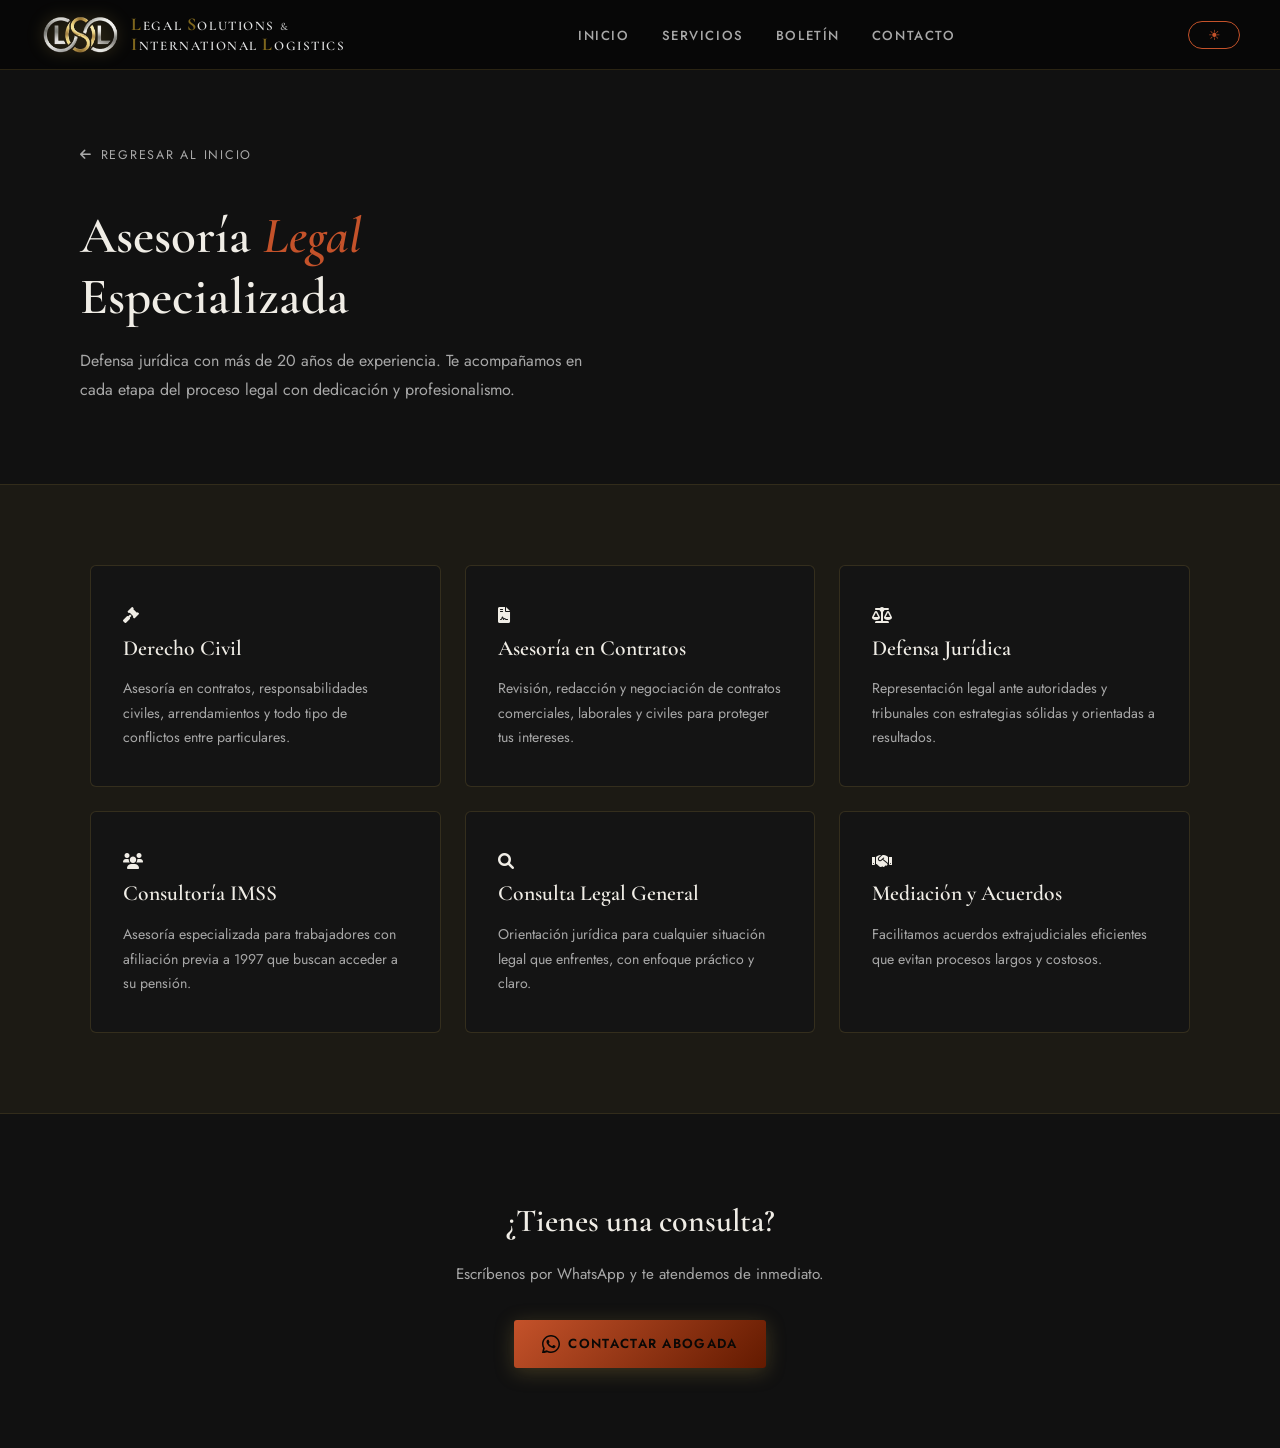
==== commit c0bb8770: "a" ====
--- a/legal.html
+++ b/legal.html
@@ -1,18 +1,23 @@
 <!DOCTYPE html>
 <html lang="es" data-theme="dark">
+
 <head>
     <meta charset="UTF-8">
     <meta name="viewport" content="width=device-width, initial-scale=1.0">
     <title>Servicios Legales · Legal Solutions</title>
     <link rel="preconnect" href="https://fonts.googleapis.com">
-    <link href="https://fonts.googleapis.com/css2?family=Cormorant+Garamond:ital,wght@0,400;0,500;0,600;0,700;1,400&family=Jost:wght@300;400;500;600&display=swap" rel="stylesheet">
+    <link
+        href="https://fonts.googleapis.com/css2?family=Cormorant+Garamond:ital,wght@0,400;0,500;0,600;0,700;1,400&family=Jost:wght@300;400;500;600&display=swap"
+        rel="stylesheet">
     <link rel="stylesheet" href="style.css">
+    <link rel="stylesheet" href="https://cdnjs.cloudflare.com/ajax/libs/font-awesome/6.0.0/css/all.min.css">
     <style>
         .legal-hero {
             padding: 140px 80px 80px;
             background: var(--bg-2);
             border-bottom: 1px solid var(--border);
         }
+
         .back-link {
             display: inline-flex;
             align-items: center;
@@ -25,7 +30,11 @@
             margin-bottom: 40px;
             transition: color 0.2s;
         }
-        .back-link:hover { color: var(--gold); }
+
+        .back-link:hover {
+            color: var(--gold);
+        }
+
         .legal-hero h1 {
             font-family: 'Cormorant Garamond', serif;
             font-size: clamp(2.4rem, 4vw, 3.4rem);
@@ -34,10 +43,12 @@
             line-height: 1.2;
             max-width: 600px;
         }
+
         .legal-hero h1 em {
             font-style: italic;
             color: var(--gold);
         }
+
         .legal-hero p {
             color: var(--text-muted);
             font-size: 1rem;
@@ -45,10 +56,12 @@
             margin-top: 18px;
             line-height: 1.8;
         }
+
         .legal-services {
             padding: 80px;
             background: var(--bg);
         }
+
         .legal-grid {
             display: grid;
             grid-template-columns: repeat(auto-fit, minmax(280px, 1fr));
@@ -56,6 +69,7 @@
             max-width: 1100px;
             margin: 0 auto;
         }
+
         .legal-item {
             background: var(--surface);
             border: 1px solid var(--border);
@@ -63,16 +77,19 @@
             padding: 36px 32px;
             transition: all 0.35s;
         }
+
         .legal-item:hover {
-            border-color: rgba(201,168,76,0.35);
+            border-color: rgba(201, 168, 76, 0.35);
             box-shadow: var(--shadow-gold);
             transform: translateY(-3px);
         }
+
         .legal-item-icon {
             font-size: 1.8rem;
             margin-bottom: 16px;
             display: block;
         }
+
         .legal-item h3 {
             font-family: 'Cormorant Garamond', serif;
             font-size: 1.35rem;
@@ -80,17 +97,20 @@
             color: var(--text);
             margin-bottom: 10px;
         }
+
         .legal-item p {
             color: var(--text-muted);
             font-size: 0.88rem;
             line-height: 1.75;
         }
+
         .legal-cta {
             padding: 80px;
             background: var(--bg-2);
             text-align: center;
             border-top: 1px solid var(--border);
         }
+
         .legal-cta h2 {
             font-family: 'Cormorant Garamond', serif;
             font-size: 2rem;
@@ -98,94 +118,118 @@
             color: var(--text);
             margin-bottom: 14px;
         }
+
         .legal-cta p {
             color: var(--text-muted);
             margin-bottom: 32px;
             font-size: 0.95rem;
         }
+
         @media (max-width: 768px) {
-            .legal-hero { padding: 120px 24px 60px; }
-            .legal-services { padding: 60px 24px; }
-            .legal-cta { padding: 60px 24px; }
+            .legal-hero {
+                padding: 120px 24px 60px;
+            }
+
+            .legal-services {
+                padding: 60px 24px;
+            }
+
+            .legal-cta {
+                padding: 60px 24px;
+            }
         }
     </style>
 </head>
+
 <body>
 
-<!-- NAVBAR -->
-<nav class="navbar" id="navbar">
-    <a href="index.html" class="nav-logo">
-        <img src="./img/s-gold.png" alt="legal solutions" class="nav-logo-img">
-        <span class="nav-brand">
-            <span class="brand-main"><span class="mayus">L</span>egal <span class="mayus">S</span>olutions <span class="brand-sep">&amp;</span></span>
-            <span class="brand-main"><span class="mayus">I</span>nternational <span class="mayus">L</span>ogistics</span>
-        </span>
-    </a>
-    <ul class="nav-links">
-        <li><a href="#inicio">Inicio</a></li>
-        <li><a href="#servicios">Servicios</a></li>
-        <li><a href="#boletin">Boletín</a></li>
-        <li><a href="#contacto">Contacto</a></li>
-    </ul>
-    <button class="theme-toggle" id="themeToggle" aria-label="Cambiar tema">
-        <span class="theme-icon sun">☀︎</span>
-        <span class="theme-icon moon">☽</span>
-    </button>
-    <button class="hamburger" id="hamburger" aria-label="Menú">
-        <span></span><span></span><span></span>
-    </button>
-</nav>
-
-<div class="legal-hero">
-    <a href="index.html" class="back-link">← Regresar al inicio</a>
-    <h1>Asesoría <em>Legal</em><br>Especializada</h1>
-    <p>Defensa jurídica con más de 50 años de experiencia. Te acompañamos en cada etapa del proceso legal con dedicación y profesionalismo.</p>
-</div>
-
-<section class="legal-services">
-    <div class="legal-grid">
-        <div class="legal-item">
-            <span class="legal-item-icon">📋</span>
-            <h3>Derecho Civil</h3>
-            <p>Asesoría en contratos, responsabilidades civiles, arrendamientos y todo tipo de conflictos entre particulares.</p>
+    <!-- NAVBAR -->
+    <nav class="navbar" id="navbar">
+        <a href="index.html" class="nav-logo">
+            <img src="./img/s-gold.png" alt="legal solutions" class="nav-logo-img">
+            <span class="nav-brand">
+                <span class="brand-main"><span class="mayus">L</span>egal <span class="mayus">S</span>olutions <span
+                        class="brand-sep">&amp;</span></span>
+                <span class="brand-main"><span class="mayus">I</span>nternational <span
+                        class="mayus">L</span>ogistics</span>
+            </span>
+        </a>
+        <ul class="nav-links" id="navLinks">
+            <li><a href="index.html#inicio">Inicio</a></li>
+            <li><a href="index.html#servicios">Servicios</a></li>
+            <li><a href="index.html#boletin">Boletín</a></li>
+            <li><a href="index.html#contacto">Contacto</a></li>
+        </ul>
+        <button class="theme-toggle" id="themeToggle" aria-label="Cambiar tema">
+            <span class="theme-icon sun">☀︎</span>
+            <span class="theme-icon moon">☽</span>
+        </button>
+        <button class="hamburger" id="hamburger" aria-label="Menú">
+            <span></span><span></span><span></span>
+        </button>
+    </nav>
+
+    <div class="legal-hero">
+        <a href="index.html" class="back-link"><i class="fa-solid fa-arrow-left"></i> Regresar al inicio</a>
+        <h1>Asesoría <em>Legal</em><br>Especializada</h1>
+        <p>Defensa jurídica con más de 20 años de experiencia. Te acompañamos en cada etapa del proceso legal con
+            dedicación y profesionalismo.</p>
+    </div>
+
+    <section class="legal-services">
+        <div class="legal-grid">
+            <div class="legal-item">
+                <i class="fa-solid fa-gavel"></i>
+                <h3>Derecho Civil</h3>
+                <p>Asesoría en contratos, responsabilidades civiles, arrendamientos y todo tipo de conflictos entre
+                    particulares.</p>
+            </div>
+            <div class="legal-item">
+                <i class="fa-solid fa-file-contract"></i>
+                <h3>Asesoría en Contratos</h3>
+                <p>Revisión, redacción y negociación de contratos comerciales, laborales y civiles para proteger tus
+                    intereses.</p>
+            </div>
+            <div class="legal-item">
+                <i class="fa-solid fa-balance-scale"></i>
+                <h3>Defensa Jurídica</h3>
+                <p>Representación legal ante autoridades y tribunales con estrategias sólidas y orientadas a resultados.
+                </p>
+            </div>
+            <div class="legal-item">
+                <i class="fa-solid fa-users"></i>
+                <h3>Consultoría IMSS</h3>
+                <p>Asesoría especializada para trabajadores con afiliación previa a 1997 que buscan acceder a su
+                    pensión.</p>
+            </div>
+            <div class="legal-item">
+                <i class="fa fa-search"></i>
+                <h3>Consulta Legal General</h3>
+                <p>Orientación jurídica para cualquier situación legal que enfrentes, con enfoque práctico y claro.</p>
+            </div>
+            <div class="legal-item">
+                <i class="fa-solid fa-handshake"></i>
+                <h3>Mediación y Acuerdos</h3>
+                <p>Facilitamos acuerdos extrajudiciales eficientes que evitan procesos largos y costosos.</p>
+            </div>
         </div>
-        <div class="legal-item">
-            <span class="legal-item-icon">📝</span>
-            <h3>Asesoría en Contratos</h3>
-            <p>Revisión, redacción y negociación de contratos comerciales, laborales y civiles para proteger tus intereses.</p>
-        </div>
-        <div class="legal-item">
-            <span class="legal-item-icon">⚖️</span>
-            <h3>Defensa Jurídica</h3>
-            <p>Representación legal ante autoridades y tribunales con estrategias sólidas y orientadas a resultados.</p>
-        </div>
-        <div class="legal-item">
-            <span class="legal-item-icon">🏛️</span>
-            <h3>Consultoría IMSS</h3>
-            <p>Asesoría especializada para trabajadores con afiliación previa a 1997 que buscan acceder a su pensión.</p>
-        </div>
-        <div class="legal-item">
-            <span class="legal-item-icon">🔍</span>
-            <h3>Consulta Legal General</h3>
-            <p>Orientación jurídica para cualquier situación legal que enfrentes, con enfoque práctico y claro.</p>
-        </div>
-        <div class="legal-item">
-            <span class="legal-item-icon">🤝</span>
-            <h3>Mediación y Acuerdos</h3>
-            <p>Facilitamos acuerdos extrajudiciales eficientes que evitan procesos largos y costosos.</p>
-        </div>
-    </div>
-</section>
-
-<section class="legal-cta">
-    <h2>¿Tienes una consulta?</h2>
-    <p>Escríbenos por WhatsApp y te atendemos de inmediato.</p>
-    <a href="https://wa.me/5567853672" class="btn-gold" target="_blank">
-        <svg viewBox="0 0 24 24" fill="currentColor" width="18" height="18"><path d="M17.472 14.382c-.297-.149-1.758-.867-2.03-.967-.273-.099-.471-.148-.67.15-.197.297-.767.966-.94 1.164-.173.199-.347.223-.644.075-.297-.15-1.255-.463-2.39-1.475-.883-.788-1.48-1.761-1.653-2.059-.173-.297-.018-.458.13-.606.134-.133.298-.347.446-.52.149-.174.198-.298.298-.497.099-.198.05-.371-.025-.52-.075-.149-.669-1.612-.916-2.207-.242-.579-.487-.5-.669-.51-.173-.008-.371-.01-.57-.01-.198 0-.52.074-.792.372-.272.297-1.04 1.016-1.04 2.479 0 1.462 1.065 2.875 1.213 3.074.149.198 2.096 3.2 5.077 4.487.709.306 1.262.489 1.694.625.712.227 1.36.195 1.871.118.571-.085 1.758-.719 2.006-1.413.248-.694.248-1.289.173-1.413-.074-.124-.272-.198-.57-.347z"/><path d="M12 0C5.373 0 0 5.373 0 12c0 2.054.522 4.01 1.442 5.727L.073 23.27a1 1 0 0 0 1.225 1.225l5.572-1.366A11.943 11.943 0 0 0 12 24c6.627 0 12-5.373 12-12S18.627 0 12 0zm0 22a9.94 9.94 0 0 1-5.073-1.389l-.361-.214-3.748.919.939-3.72-.234-.375A9.953 9.953 0 0 1 2 12C2 6.477 6.477 2 12 2s10 4.477 10 10-4.477 10-10 10z"/></svg>
-        Contactar Abogada
-    </a>
-</section>
-
-<script src="main.js"></script>
+    </section>
+
+    <section class="legal-cta">
+        <h2>¿Tienes una consulta?</h2>
+        <p>Escríbenos por WhatsApp y te atendemos de inmediato.</p>
+        <a href="https://wa.me/5567853672" class="btn-gold" target="_blank">
+            <svg viewBox="0 0 24 24" fill="currentColor" width="18" height="18">
+                <path
+                    d="M17.472 14.382c-.297-.149-1.758-.867-2.03-.967-.273-.099-.471-.148-.67.15-.197.297-.767.966-.94 1.164-.173.199-.347.223-.644.075-.297-.15-1.255-.463-2.39-1.475-.883-.788-1.48-1.761-1.653-2.059-.173-.297-.018-.458.13-.606.134-.133.298-.347.446-.52.149-.174.198-.298.298-.497.099-.198.05-.371-.025-.52-.075-.149-.669-1.612-.916-2.207-.242-.579-.487-.5-.669-.51-.173-.008-.371-.01-.57-.01-.198 0-.52.074-.792.372-.272.297-1.04 1.016-1.04 2.479 0 1.462 1.065 2.875 1.213 3.074.149.198 2.096 3.2 5.077 4.487.709.306 1.262.489 1.694.625.712.227 1.36.195 1.871.118.571-.085 1.758-.719 2.006-1.413.248-.694.248-1.289.173-1.413-.074-.124-.272-.198-.57-.347z" />
+                <path
+                    d="M12 0C5.373 0 0 5.373 0 12c0 2.054.522 4.01 1.442 5.727L.073 23.27a1 1 0 0 0 1.225 1.225l5.572-1.366A11.943 11.943 0 0 0 12 24c6.627 0 12-5.373 12-12S18.627 0 12 0zm0 22a9.94 9.94 0 0 1-5.073-1.389l-.361-.214-3.748.919.939-3.72-.234-.375A9.953 9.953 0 0 1 2 12C2 6.477 6.477 2 12 2s10 4.477 10 10-4.477 10-10 10z" />
+            </svg>
+            Contactar Abogada
+        </a>
+    </section>
+
+    <script src="main.js"></script>
 </body>
-</html>
+
+</html>
--- a/style.css
+++ b/style.css
@@ -152,7 +152,7 @@
 
 .theme-toggle {
     background: none;
-    border: 1px solid var(--border);
+    border: 1px solid var(--gold);
     border-radius: 20px;
     width: 52px;
     height: 28px;
@@ -181,7 +181,7 @@
 }
 
 .theme-icon.moon {
-    color: var(--text-muted);
+    color: white;
 }
 
 [data-theme="dark"] .sun {
@@ -219,7 +219,7 @@
     display: block;
     width: 22px;
     height: 1.5px;
-    background: var(--text);
+    background: white;
     transition: all 0.3s;
 }
 
@@ -856,6 +856,7 @@
 @media (max-width: 768px) {
     .navbar {
         padding: 0 20px;
+        justify-content: space-between;
     }
 
     .nav-links {
